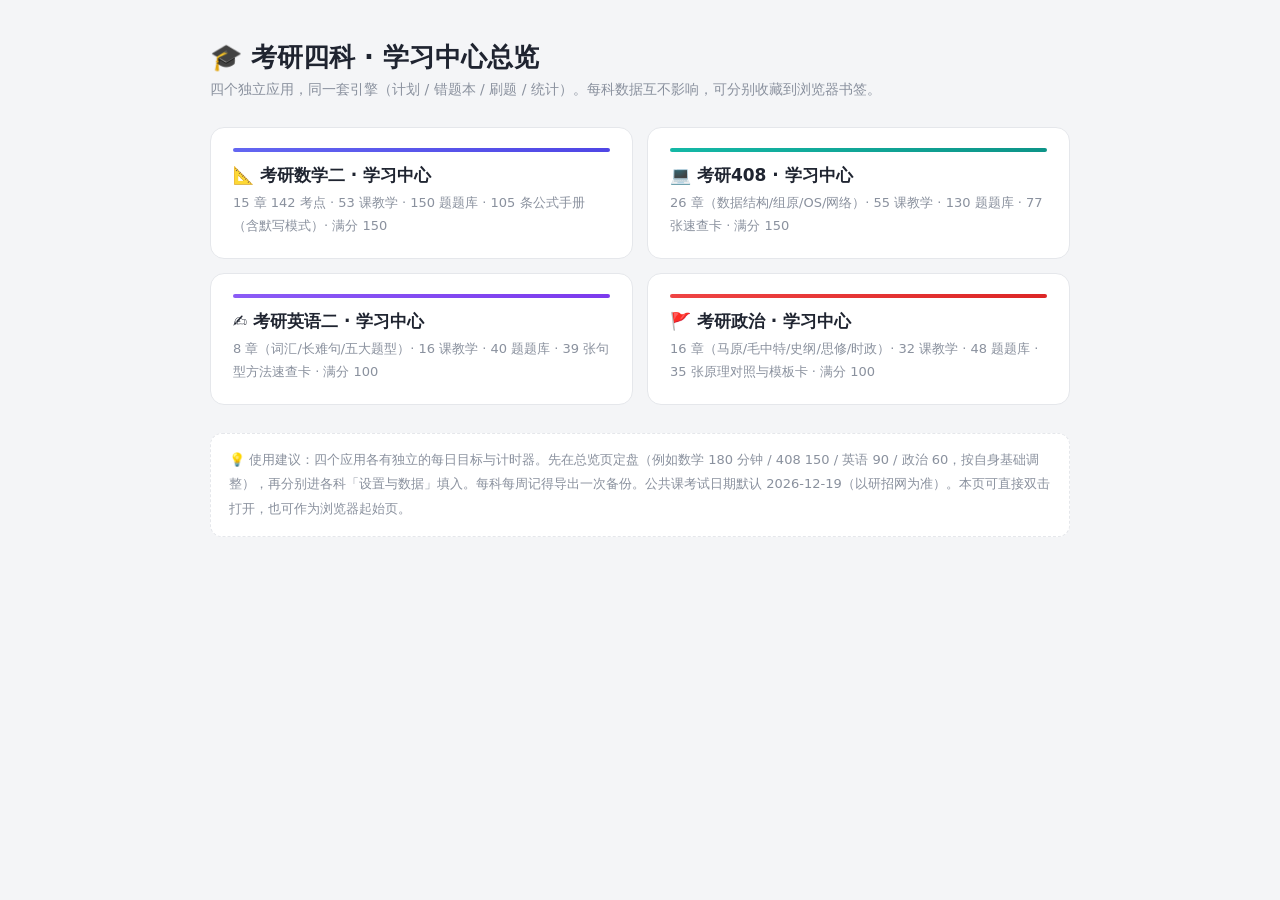
==== index.html @ eb276df2 "Pages 入口修正 + CI + README 截图 + 备份提醒 + 移动端适配" ====
<!DOCTYPE html>
<html lang="zh-CN">
<head>
<meta charset="UTF-8">
<meta name="viewport" content="width=device-width, initial-scale=1">
<title>考研四科 · 学习中心总览</title>
<style>
:root{--ink:#1f2430;--muted:#8a919e;--line:#e5e7eb;--bg:#f4f5f7}
*{box-sizing:border-box}
body{margin:0;font-family:"Segoe UI","Microsoft YaHei",system-ui,sans-serif;background:var(--bg);color:var(--ink)}
.wrap{max-width:900px;margin:0 auto;padding:40px 20px 60px}
h1{font-size:26px;margin:0 0 6px}
.sub{color:var(--muted);margin:0 0 28px;font-size:14px}
.grid{display:grid;grid-template-columns:repeat(auto-fit,minmax(280px,1fr));gap:14px}
.card{background:#fff;border:1px solid var(--line);border-radius:14px;padding:20px 22px;text-decoration:none;color:var(--ink);display:block;transition:box-shadow .2s,transform .2s}
.card:hover{transform:translateY(-2px);box-shadow:0 6px 18px rgba(15,23,42,.08)}
.card .t{font-weight:700;font-size:17px;margin-bottom:4px}
.card .d{color:var(--muted);font-size:13px;line-height:1.8}
.bar{height:4px;border-radius:4px;margin-bottom:12px}
.b-math{background:linear-gradient(90deg,#6366f1,#4f46e5)}
.b-408{background:linear-gradient(90deg,#14b8a6,#0d9488)}
.b-en{background:linear-gradient(90deg,#8b5cf6,#7c3aed)}
.b-pol{background:linear-gradient(90deg,#ef4444,#dc2626)}
.tip{margin-top:28px;background:#fff;border:1px dashed var(--line);border-radius:12px;padding:14px 18px;color:var(--muted);font-size:13px;line-height:1.9}
a{color:#4f46e5}
</style>
</head>
<body>
<div class="wrap">
  <h1>🎓 考研四科 · 学习中心总览</h1>
  <p class="sub">四个独立应用，同一套引擎（计划 / 错题本 / 刷题 / 统计）。每科数据互不影响，可分别收藏到浏览器书签。</p>
  <div class="grid">
    <a class="card" href="kaoyan-math2/index.html">
      <div class="bar b-math"></div>
      <div class="t">📐 考研数学二 · 学习中心</div>
      <div class="d">15 章 142 考点 · 53 课教学 · 150 题题库 · 105 条公式手册（含默写模式）· 满分 150</div>
    </a>
    <a class="card" href="kaoyan-408/index.html">
      <div class="bar b-408"></div>
      <div class="t">💻 考研408 · 学习中心</div>
      <div class="d">26 章（数据结构/组原/OS/网络）· 55 课教学 · 130 题题库 · 77 张速查卡 · 满分 150</div>
    </a>
    <a class="card" href="kaoyan-en2/index.html">
      <div class="bar b-en"></div>
      <div class="t">✍️ 考研英语二 · 学习中心</div>
      <div class="d">8 章（词汇/长难句/五大题型）· 16 课教学 · 40 题题库 · 39 张句型方法速查卡 · 满分 100</div>
    </a>
    <a class="card" href="kaoyan-politics/index.html">
      <div class="bar b-pol"></div>
      <div class="t">🚩 考研政治 · 学习中心</div>
      <div class="d">16 章（马原/毛中特/史纲/思修/时政）· 32 课教学 · 48 题题库 · 35 张原理对照与模板卡 · 满分 100</div>
    </a>
  </div>
  <div class="tip">
    💡 使用建议：四个应用各有独立的每日目标与计时器。先在总览页定盘（例如数学 180 分钟 / 408 150 / 英语 90 / 政治 60，按自身基础调整），再分别进各科「设置与数据」填入。每科每周记得导出一次备份。公共课考试日期默认 2026-12-19（以研招网为准）。本页可直接双击打开，也可作为浏览器起始页。
  </div>
</div>
</body>
</html>
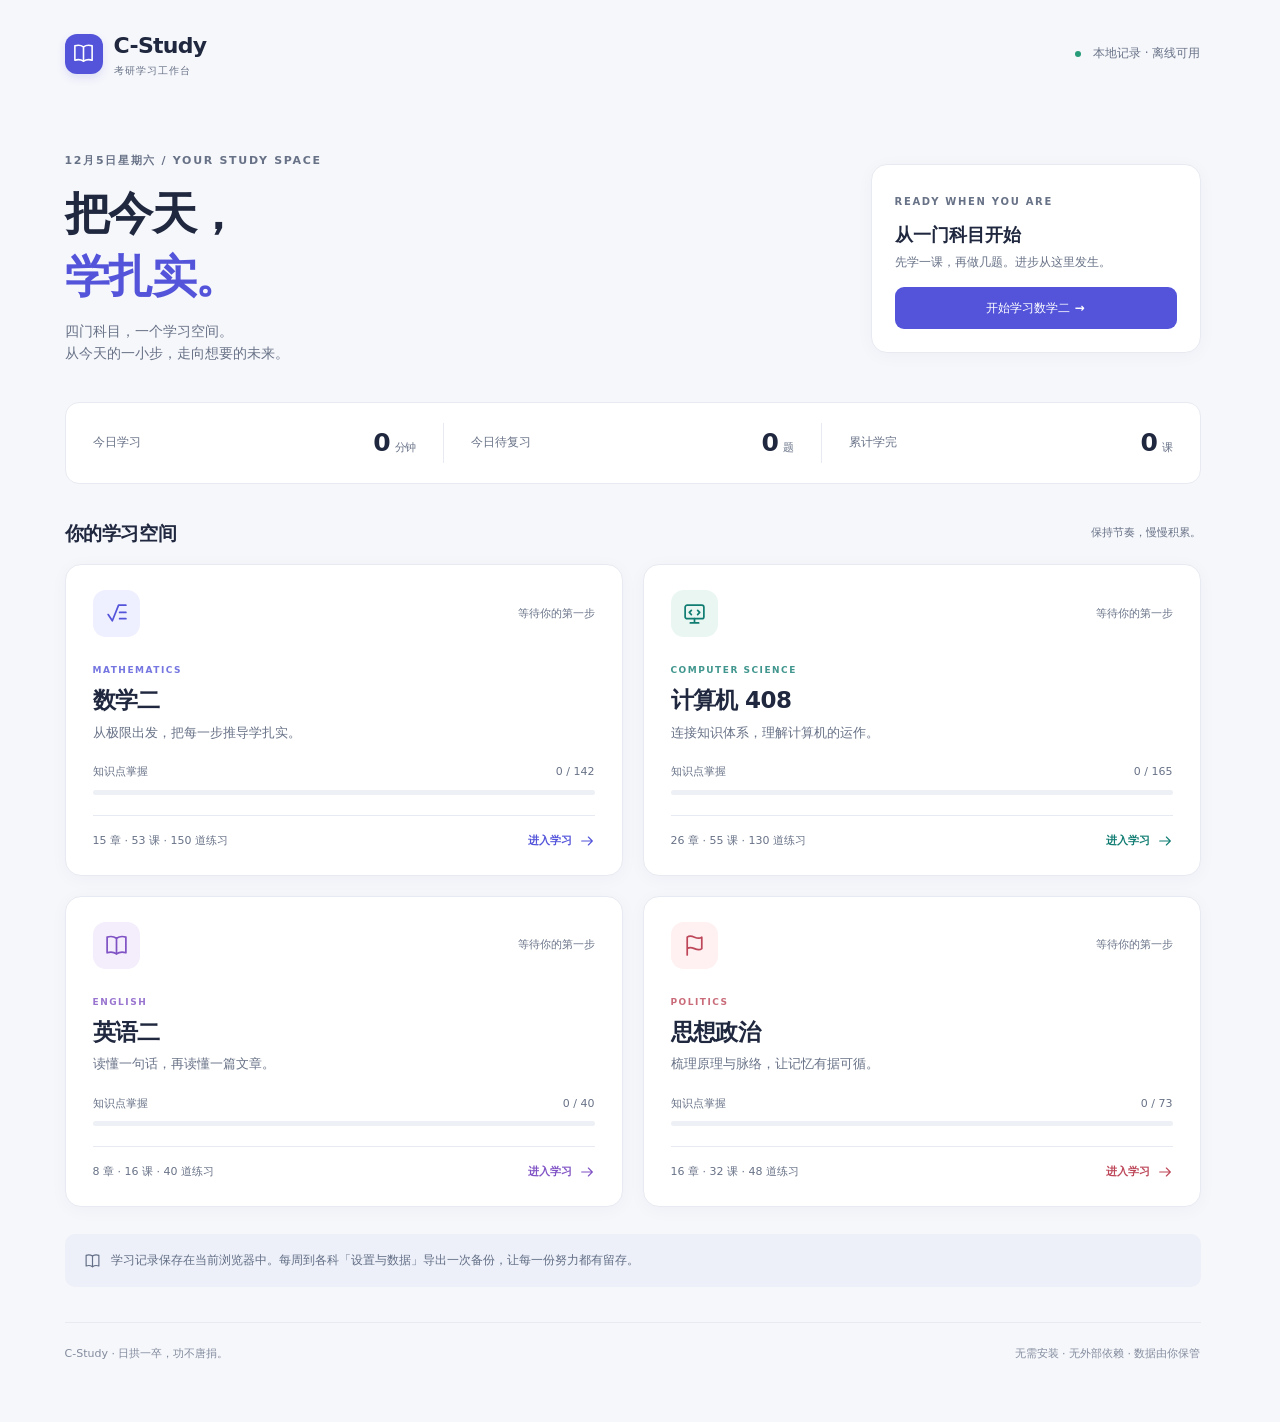
==== commit f1ac7647: "feat(ui): 优化四科学习工作台界面与交互体验" ====
--- a/index.html
+++ b/index.html
@@ -1,59 +1,50 @@
 <!DOCTYPE html>
 <html lang="zh-CN">
 <head>
-<meta charset="UTF-8">
-<meta name="viewport" content="width=device-width, initial-scale=1">
-<title>考研四科 · 学习中心总览</title>
-<style>
-:root{--ink:#1f2430;--muted:#8a919e;--line:#e5e7eb;--bg:#f4f5f7}
-*{box-sizing:border-box}
-body{margin:0;font-family:"Segoe UI","Microsoft YaHei",system-ui,sans-serif;background:var(--bg);color:var(--ink)}
-.wrap{max-width:900px;margin:0 auto;padding:40px 20px 60px}
-h1{font-size:26px;margin:0 0 6px}
-.sub{color:var(--muted);margin:0 0 28px;font-size:14px}
-.grid{display:grid;grid-template-columns:repeat(auto-fit,minmax(280px,1fr));gap:14px}
-.card{background:#fff;border:1px solid var(--line);border-radius:14px;padding:20px 22px;text-decoration:none;color:var(--ink);display:block;transition:box-shadow .2s,transform .2s}
-.card:hover{transform:translateY(-2px);box-shadow:0 6px 18px rgba(15,23,42,.08)}
-.card .t{font-weight:700;font-size:17px;margin-bottom:4px}
-.card .d{color:var(--muted);font-size:13px;line-height:1.8}
-.bar{height:4px;border-radius:4px;margin-bottom:12px}
-.b-math{background:linear-gradient(90deg,#6366f1,#4f46e5)}
-.b-408{background:linear-gradient(90deg,#14b8a6,#0d9488)}
-.b-en{background:linear-gradient(90deg,#8b5cf6,#7c3aed)}
-.b-pol{background:linear-gradient(90deg,#ef4444,#dc2626)}
-.tip{margin-top:28px;background:#fff;border:1px dashed var(--line);border-radius:12px;padding:14px 18px;color:var(--muted);font-size:13px;line-height:1.9}
-a{color:#4f46e5}
-</style>
+  <meta charset="UTF-8">
+  <meta name="viewport" content="width=device-width, initial-scale=1">
+  <meta name="theme-color" content="#f6f7fb">
+  <title>C-Study · 考研学习工作台</title>
+  <link rel="stylesheet" href="assets/study.css">
 </head>
-<body>
-<div class="wrap">
-  <h1>🎓 考研四科 · 学习中心总览</h1>
-  <p class="sub">四个独立应用，同一套引擎（计划 / 错题本 / 刷题 / 统计）。每科数据互不影响，可分别收藏到浏览器书签。</p>
-  <div class="grid">
-    <a class="card" href="kaoyan-math2/index.html">
-      <div class="bar b-math"></div>
-      <div class="t">📐 考研数学二 · 学习中心</div>
-      <div class="d">15 章 142 考点 · 53 课教学 · 150 题题库 · 105 条公式手册（含默写模式）· 满分 150</div>
-    </a>
-    <a class="card" href="kaoyan-408/index.html">
-      <div class="bar b-408"></div>
-      <div class="t">💻 考研408 · 学习中心</div>
-      <div class="d">26 章（数据结构/组原/OS/网络）· 55 课教学 · 130 题题库 · 77 张速查卡 · 满分 150</div>
-    </a>
-    <a class="card" href="kaoyan-en2/index.html">
-      <div class="bar b-en"></div>
-      <div class="t">✍️ 考研英语二 · 学习中心</div>
-      <div class="d">8 章（词汇/长难句/五大题型）· 16 课教学 · 40 题题库 · 39 张句型方法速查卡 · 满分 100</div>
-    </a>
-    <a class="card" href="kaoyan-politics/index.html">
-      <div class="bar b-pol"></div>
-      <div class="t">🚩 考研政治 · 学习中心</div>
-      <div class="d">16 章（马原/毛中特/史纲/思修/时政）· 32 课教学 · 48 题题库 · 35 张原理对照与模板卡 · 满分 100</div>
-    </a>
-  </div>
-  <div class="tip">
-    💡 使用建议：四个应用各有独立的每日目标与计时器。先在总览页定盘（例如数学 180 分钟 / 408 150 / 英语 90 / 政治 60，按自身基础调整），再分别进各科「设置与数据」填入。每科每周记得导出一次备份。公共课考试日期默认 2026-12-19（以研招网为准）。本页可直接双击打开，也可作为浏览器起始页。
-  </div>
-</div>
+<body class="portal-body">
+  <header class="portal-header">
+    <a class="app-logo" href="index.html"><span class="logo-mark" aria-hidden="true">C</span><span>C-Study<small>考研学习工作台</small></span></a>
+    <span class="offline-label"><span class="offline-dot"></span>本地记录 · 离线可用</span>
+  </header>
+  <main class="portal-main">
+    <section class="portal-intro" aria-labelledby="portalTitle">
+      <div>
+        <p class="eyebrow" id="portalDate">YOUR PERSONAL STUDY SPACE</p>
+        <h1 id="portalTitle">把今天，<br><span>学扎实。</span></h1>
+        <p>四门科目，一个学习空间。<br>从今天的一小步，走向想要的未来。</p>
+      </div>
+      <div class="portal-resume" id="portalResume">
+        <span class="eyebrow">READY WHEN YOU ARE</span>
+        <h3>从一门科目开始</h3>
+        <p>先学一课，再做几题。进步从这里发生。</p>
+        <a class="btn" href="kaoyan-math2/index.html#resume">开始学习数学二 →</a>
+      </div>
+    </section>
+    <section class="portal-summary" aria-label="本浏览器四科学习汇总">
+      <div><label>今日学习</label><strong><span id="totalMinutes">—</span><small>分钟</small></strong></div>
+      <div><label>今日待复习</label><strong><span id="totalDue">—</span><small>题</small></strong></div>
+      <div><label>累计学完</label><strong><span id="totalLessons">—</span><small>课</small></strong></div>
+    </section>
+    <section aria-labelledby="subjectsTitle">
+      <div class="portal-section-title"><h2 id="subjectsTitle">你的学习空间</h2><span>保持节奏，慢慢积累。</span></div>
+      <div class="subject-grid" id="subjectGrid">
+        <a class="subject-card" data-subject="math2" href="kaoyan-math2/index.html"><h3>数学二</h3><p class="subject-description">高等数学 · 线性代数</p><span class="muted">15 章 · 53 课 · 150 道练习 →</span></a>
+        <a class="subject-card" data-subject="408" href="kaoyan-408/index.html"><h3>计算机 408</h3><p class="subject-description">数据结构 · 组成原理 · 操作系统 · 计算机网络</p><span class="muted">26 章 · 55 课 · 130 道练习 →</span></a>
+        <a class="subject-card" data-subject="en2" href="kaoyan-en2/index.html"><h3>英语二</h3><p class="subject-description">词汇语法 · 阅读理解 · 翻译写作</p><span class="muted">8 章 · 16 课 · 40 道练习 →</span></a>
+        <a class="subject-card" data-subject="politics" href="kaoyan-politics/index.html"><h3>思想政治</h3><p class="subject-description">理解原理 · 梳理脉络 · 巩固记忆</p><span class="muted">16 章 · 32 课 · 48 道练习 →</span></a>
+      </div>
+    </section>
+    <div class="portal-note" id="portalNote"><span>学习记录保存在当前浏览器中。每周到各科「设置与数据」导出一次备份，让每一份努力都有留存。</span></div>
+    <noscript><p class="storage-warning">浏览器已关闭 JavaScript。请启用 JavaScript 后使用课程、刷题和学习记录功能。</p></noscript>
+    <footer class="portal-footer"><span>C-Study · 日拱一卒，功不唐捐。</span><span>无需安装 · 无外部依赖 · 数据由你保管</span></footer>
+  </main>
+  <script src="assets/common.js"></script>
+  <script src="assets/portal.js"></script>
 </body>
 </html>
--- a/assets/study.css
+++ b/assets/study.css
@@ -0,0 +1,334 @@
+/* Shared workspace and portal design. All assets are local and build-free. */
+:root{--bg:#f6f7fb;--card:#fff;--ink:#20283f;--muted:#687287;--line:#e7eaf1;--acc:#5354da;--accent-soft:#eeefff;--ok:#16845c;--warn:#b96b13;--hot:#c63c50;--radius:16px;--sidebar:232px;--shadow:0 3px 18px rgba(33,40,71,.035)}
+[data-subject="408"]{--acc:#117d72;--accent-soft:#e9f6f2}
+[data-subject="en2"]{--acc:#8053c5;--accent-soft:#f3edfc}
+[data-subject="politics"]{--acc:#bd4759;--accent-soft:#fff0f1}
+*{box-sizing:border-box}
+[hidden]{display:none!important}
+html{scroll-padding-top:100px;scrollbar-gutter:stable}
+body{margin:0;background:var(--bg);color:var(--ink);font-family:"Segoe UI","Microsoft YaHei","PingFang SC",system-ui,sans-serif;font-size:15px;line-height:1.6;-webkit-font-smoothing:antialiased}
+button,input,select,textarea{font:inherit}
+button,a,input,select,textarea,summary{-webkit-tap-highlight-color:transparent}
+button,summary{touch-action:manipulation}
+button{cursor:pointer}
+a{color:var(--acc);text-decoration:none}
+a:hover{text-decoration:underline}
+button:focus-visible,a:focus-visible,input:focus-visible,textarea:focus-visible,select:focus-visible,summary:focus-visible,[tabindex]:focus-visible{outline:3px solid var(--acc);outline-offset:4px}
+button:disabled{opacity:.45;cursor:not-allowed;filter:none!important;transform:none!important}
+h1,h2,h3,h4,p{overflow-wrap:anywhere}
+h1{font-size:30px;line-height:1.3;letter-spacing:-.8px;margin:5px 0 8px;font-weight:750}
+h2{font-size:23px;line-height:1.5;margin:12px 0}
+h3{font-size:16px;margin:0 0 16px;font-weight:650;line-height:1.5}
+h4{font-size:15px}
+.ui-icon{width:20px;height:20px;flex-shrink:0;display:inline-block;vertical-align:middle}
+.muted{color:var(--muted);font-size:13px;line-height:1.8}
+.eyebrow{font-size:11px;font-weight:650;letter-spacing:1.7px;text-transform:uppercase;color:var(--muted);margin:0}
+.sidebar{position:fixed;inset:0 auto 0 0;width:var(--sidebar);background:#fff;border-right:1px solid var(--line);padding:25px 18px 18px;display:flex;flex-direction:column;z-index:15;overflow-y:auto;scrollbar-width:thin}
+.app-logo{display:flex;align-items:center;gap:11px;color:var(--ink);font-weight:750;font-size:22px;letter-spacing:-.7px;padding:0 8px;text-decoration:none!important}
+.app-logo small{display:block;color:var(--muted);font-size:10px;letter-spacing:1.5px;font-weight:400;margin-top:0}
+.logo-mark{width:38px;height:40px;border-radius:12px;background:var(--acc);color:#fff;display:grid;place-items:center;box-shadow:0 4px 9px color-mix(in srgb,var(--acc) 15%,transparent)}
+.logo-mark .ui-icon{width:23px;height:23px}
+.subject-picker{margin:30px 6px 24px}
+.subject-picker label{font-size:11px;margin-bottom:8px}
+.subject-picker select{background:#f7f8fb;border:1px solid var(--line);padding:10px;font-size:14px;font-weight:600}
+.nav-caption{font-size:10px;letter-spacing:2px;color:#8a92a3;padding-left:14px;margin:0 0 10px}
+nav#tabs{display:flex;flex-direction:column;gap:5px}
+nav#tabs button{display:flex;align-items:center;gap:13px;text-align:left;border:0;border-radius:10px;background:transparent;color:var(--muted);padding:12px 15px;font-size:14px;transition:background .15s,color .15s}
+nav#tabs button:hover{background:var(--bg);color:var(--ink)}
+nav#tabs button.active{background:var(--accent-soft);color:var(--acc);font-weight:650}
+nav#tabs button[data-tab="kp"]{margin-top:15px}
+.sidebar-footer{margin-top:auto;padding:22px 12px 0;color:var(--muted);font-size:11px}
+.sidebar-footer a{display:flex;align-items:center;gap:8px;margin-top:13px;color:var(--muted)}
+.sidebar-footer .ui-icon{width:15px;height:15px}
+.offline-dot{display:inline-block;width:6px;height:6px;border-radius:50%;background:#289b78;margin-right:5px}
+header{position:sticky;top:0;z-index:10;min-height:76px;margin-left:var(--sidebar);padding:15px 36px;background:rgba(255,255,255,.94);border-bottom:1px solid var(--line);display:flex;align-items:center;justify-content:space-between;gap:12px;backdrop-filter:blur(12px)}
+.brand{display:flex;align-items:center;gap:10px;font-size:15px;font-weight:650}
+.brand small{font-size:11px;font-weight:400;color:var(--muted);margin-left:12px}
+.subject-symbol{color:var(--acc);display:grid;place-items:center;width:32px;height:32px;background:var(--accent-soft);border-radius:10px}
+.countdown{color:var(--muted);font-size:12px}
+.countdown b{color:var(--ink);font-size:21px;margin:0 5px;font-variant-numeric:tabular-nums}
+.mobile-home,.mobile-nav,.more-menu{display:none}
+main{margin:0 auto 0 calc(var(--sidebar) + max(0px,(100vw - var(--sidebar) - 1290px)/2));max-width:1290px;padding:32px 36px 110px;min-width:0}
+.page-heading{display:flex;align-items:center;justify-content:space-between;gap:16px;margin-bottom:27px}
+.page-heading h1:focus{outline:none}
+.page-heading p:not(.eyebrow){font-size:13px;color:var(--muted);margin:0}
+.workspace-badge{display:flex;align-items:center;gap:7px;color:#8991a2;font-size:11px;white-space:nowrap}
+.workspace-badge .ui-icon{width:15px}
+.tab{display:none;min-width:0}
+.tab.active{display:block;animation:enter .18s ease-out}
+@keyframes enter{from{opacity:.5;transform:translateY(3px)}to{opacity:1;transform:translateY(0)}}
+.card{background:var(--card);border:1px solid var(--line);border-radius:var(--radius);padding:23px;margin-bottom:18px;box-shadow:var(--shadow);min-width:0}
+.study-hero{background:linear-gradient(115deg,var(--accent-soft),#f8f9ff);border:1px solid color-mix(in srgb,var(--acc) 13%,var(--line));border-radius:20px;padding:29px 32px;display:flex;justify-content:space-between;align-items:center;gap:24px;margin-bottom:22px;overflow:hidden;position:relative}
+.hero-copy{position:relative;z-index:1;min-width:0}
+.hero-label{font-size:11px;color:var(--acc);letter-spacing:1px;display:flex;align-items:center;gap:8px}
+.hero-label .ui-icon{width:15px;height:15px}
+.hero-copy h2{font-size:25px;margin:10px 0 5px;letter-spacing:-.5px}
+.hero-copy p{font-size:12px;color:var(--muted);margin:0}
+.hero-actions{display:flex;flex-wrap:wrap;gap:10px;margin-top:23px}
+.hero-art{position:relative;flex:0 0 180px;height:150px;display:grid;place-items:center;color:var(--acc)}
+.hero-art>span{background:#fff9;box-shadow:0 6px 25px #4c4c7c09;width:80px;height:80px;border-radius:22px;display:grid;place-items:center;transform:rotate(-9deg);border:1px solid #fff}
+.hero-art>span .ui-icon{width:40px;height:40px}
+.hero-art small{position:absolute;font-size:8px;line-height:1.5;letter-spacing:2px;right:0;bottom:0;opacity:.6}
+.orbit{position:absolute;width:165px;height:105px;border:1px solid color-mix(in srgb,var(--acc) 15%,transparent);border-radius:50%;transform:rotate(-30deg)}
+.orbit-two{transform:rotate(45deg)}
+.btn{display:inline-flex;justify-content:center;align-items:center;gap:8px;border:1px solid transparent;background:var(--acc);color:#fff;border-radius:9px;padding:10px 17px;min-height:42px;font-size:13px;font-weight:550;line-height:1.5;transition:filter .15s,box-shadow .15s;max-width:100%;text-decoration:none!important}
+.btn .ui-icon{width:16px;height:16px}
+.text-button{border:0;padding:0;background:none;color:var(--acc);font-size:inherit;text-decoration:underline;text-underline-offset:3px}
+.btn:hover:not(:disabled){filter:brightness(.94);box-shadow:0 3px 9px #1f254015}
+.btn.ghost{background:#fff;color:var(--acc);border-color:color-mix(in srgb,var(--acc) 25%,var(--line))}
+.btn.ok{background:var(--ok)}
+.btn.warn{background:var(--warn)}
+.btn.danger{background:#fff1f2;color:#b02f45;border-color:#f9d9e0}
+.btn.sm{font-size:12px;padding:6px 11px;min-height:34px;border-radius:7px}
+.row{display:flex;gap:10px;flex-wrap:wrap;align-items:center}
+form .row{align-items:flex-start}
+.stat-grid{display:grid;grid-template-columns:repeat(5,minmax(0,1fr));gap:13px;margin-bottom:23px}
+.stat-grid .card{margin:0;padding:17px 18px;border-radius:13px;box-shadow:none}
+.stat>div:first-child{display:flex;align-items:center;gap:6px}
+.stat .icon{display:none}
+.stat .muted{font-size:11px}
+.stat .big{font-size:27px;font-weight:700;letter-spacing:-1px;line-height:1.4;margin:7px 0}
+.unit{font-size:11px;color:var(--muted);font-weight:400;letter-spacing:0;margin-left:4px}
+.stat .phase-chip{font-size:10px;padding:0 6px;margin:0}
+.stat .pbar{height:4px;margin:7px 0 2px}
+#statsCards{grid-template-columns:repeat(4,minmax(0,1fr))}
+.dash-grid{display:grid;grid-template-columns:minmax(0,1.6fr) minmax(270px,1fr);gap:20px;align-items:start}
+.dash-grid>.card{margin:0}
+.plan-card{grid-column:1;grid-row:1}
+.review-card{grid-column:1;grid-row:2}
+.timer-card{grid-column:2;grid-row:1 / span 2}
+.mastery-card{grid-column:1 / -1}
+.pbar{height:6px;background:#edf0f5;border-radius:99px;overflow:hidden}
+.pfill{height:100%;background:var(--acc);border-radius:99px;transition:width .2s}
+.phase-chip{display:inline-block;background:var(--accent-soft);color:var(--acc);padding:3px 10px;border-radius:6px;font-size:11px;font-weight:600;margin-bottom:12px}
+.plan-item{padding:4px 0 16px;margin-bottom:6px;border-bottom:1px solid var(--line)}
+.plan-item>b{font-size:16px;display:block;margin-bottom:7px}
+.plan-item .pbar{margin-top:13px}
+.plan-item .muted{font-size:12px}
+.timer-display{font-size:49px;font-weight:650;text-align:center;font-variant-numeric:tabular-nums;letter-spacing:-2px;line-height:1.3;margin:24px 0}
+.timer-card>.row{justify-content:center}
+.quick-entry{margin-top:25px;border-top:1px solid var(--line);padding-top:14px}
+.quick-entry summary{font-size:11px;color:var(--muted);cursor:pointer}
+.quick-entry .row{margin-top:13px;gap:8px}
+.quick-entry input,.quick-entry select{max-width:100%!important;flex:1 1 100px;font-size:12px}
+.tag{display:inline-block;font-size:11px;line-height:1.8;padding:2px 8px;border-radius:5px;background:#f1f3f7;color:#616d82;white-space:normal;overflow-wrap:anywhere}
+.tag.warn{background:#fff4df;color:#966117}
+.tag.hot,.tag.hot2{background:#fff0f2;color:#b3334b;font-weight:600}
+.tag.ok2{background:#eaf7f0;color:#21794e}
+.rq{padding:13px 0;border-bottom:1px solid var(--line);display:flex;align-items:center;gap:10px;flex-wrap:wrap}
+.rq:last-child{border-bottom:0}
+.rq-main{flex:1;min-width:100px;overflow-wrap:anywhere}
+.rq-main>b{font-size:13px}
+.rq-main .muted{font-size:11px}
+.rq-btns{display:flex;gap:6px;flex-wrap:wrap}
+.rq>.tag{max-width:100px;font-size:10px}
+.section-banner{display:flex;align-items:center;justify-content:space-between;gap:20px;background:var(--accent-soft);padding:22px 25px;border-radius:var(--radius);margin-bottom:20px}
+.section-banner h3{margin:0 0 4px;font-size:17px}
+.section-banner p{font-size:12px;color:var(--muted);margin:0}
+.section-banner .btn{flex-shrink:0}
+details.chapter{background:#fff;border:1px solid var(--line);border-radius:13px;padding:0 20px;margin-bottom:13px;min-width:0}
+details.chapter>summary{display:flex;align-items:center;gap:12px;flex-wrap:wrap;padding:18px 0;cursor:pointer;list-style:none}
+summary::-webkit-details-marker{display:none}
+details.chapter>summary::after,details.lesson>summary::after{content:'+';color:var(--muted);margin-left:auto;font-size:17px}
+details.chapter[open]>summary::after,details.lesson[open]>summary::after{content:'−'}
+.ch-name{font-weight:650;font-size:14px}
+.ch-meta{font-size:11px;color:var(--muted)}
+.ch-bar{flex:1 1 100px;max-width:130px;margin-left:auto}
+.kp-grid{display:flex;flex-wrap:wrap;gap:9px;padding:4px 0 20px}
+.kp-chip{display:inline-flex;align-items:center;gap:7px;background:#fff;color:var(--ink);border:1px solid var(--line);border-radius:7px;padding:7px 11px;font-size:12px;text-align:left;white-space:normal}
+button.kp-chip:hover{border-color:var(--acc)}
+.kp-chip .dot{width:6px;height:6px;border-radius:50%;background:#b7c0d0;flex-shrink:0}
+.kp-chip.st1{background:#edf4ff;border-color:#c9dbfa}.kp-chip.st1 .dot{background:#5286da}
+.kp-chip.st2{background:#fff8e9;border-color:#eed69b}.kp-chip.st2 .dot{background:#c28b29}
+.kp-chip.st3{background:#eff9f1;border-color:#bfdfc8}.kp-chip.st3 .dot{background:#369960}
+label{display:block;font-size:12px;color:var(--muted);margin-bottom:6px}
+input,select,textarea{width:100%;min-width:0;min-height:42px;padding:9px 11px;border:1px solid #dfe3ed;border-radius:8px;background:#fff;color:var(--ink);font-size:14px;line-height:1.5}
+input:focus,select:focus,textarea:focus{border-color:var(--acc)}
+input[type="checkbox"]{min-height:0;accent-color:var(--acc)}
+input[type="file"]{font-size:12px}
+textarea{resize:vertical}
+.fld{flex:1;min-width:145px}
+.toolbar{display:flex;align-items:center;flex-wrap:wrap;gap:10px}
+.toolbar select,.toolbar input{width:auto;flex:1 1 140px;max-width:100%}
+.toolbar>span{font-size:12px}
+.toolbar.card{padding:15px 18px!important}
+.chk{display:inline-flex;align-items:center;gap:5px;font-size:12px;margin:0;cursor:pointer}
+.chk input{width:auto}
+.lesson-search input{border:0;background:transparent;flex:1 1 180px}
+details.lesson{border:1px solid var(--line);border-radius:11px;margin:0 0 11px;background:#fff;scroll-margin-top:95px;min-width:0}
+details.lesson>summary{display:flex;align-items:center;gap:10px;flex-wrap:wrap;padding:15px 16px;cursor:pointer;list-style:none}
+.ls-title{font-size:14px;font-weight:600}
+.lesson>summary>.muted{font-size:11px}
+details.lesson.done{border-color:#cde6d5;background:#fbfefb}
+.ls-body{font-size:16px;line-height:2;padding:0 23px 24px;max-width:850px;margin:auto;overflow-wrap:anywhere;overflow-x:auto}
+.ls-body h4,.nb h4{font-size:15px;color:var(--ink);margin:23px 0 7px}
+.ls-body ul{padding-left:22px;margin:8px 0}
+.ls-body li{margin:8px 0}
+.ls-goal{background:var(--accent-soft);border-radius:9px;padding:12px 16px;margin:8px 0 20px;font-size:14px}
+details.ex{border:1px solid var(--line);border-radius:9px;padding:12px 15px;margin:12px 0;background:#fafbfe}
+details.ex summary{cursor:pointer;list-style:none;font-size:15px}
+details.ex summary::before{content:'＋ ';color:var(--acc)}
+details.ex[open] summary::before{content:'− '}
+.ex-sol{border-top:1px solid var(--line);margin-top:12px;padding-top:12px;color:#34435b;overflow-x:auto}
+.back-to-lesson{margin-bottom:14px}
+.q-card{max-width:900px;margin:0 auto;scroll-margin-top:100px}
+.q-card .q-text{font-size:18px;line-height:2;margin:26px 0;overflow-x:auto}
+.q-card>.m-head{padding-bottom:15px;border-bottom:1px solid var(--line)}
+.q-card>.row:last-child{position:sticky;bottom:14px;border-top:1px solid var(--line);background:#fffffff2;backdrop-filter:blur(12px);padding:14px 0 0;z-index:2}
+.practice-progress{margin:18px 0 6px}
+.opts{display:grid;gap:11px;margin:17px 0}
+.opt{display:flex;align-items:flex-start;gap:12px;padding:14px 16px;border:1px solid var(--line);border-radius:10px;background:#fff;text-align:left;font-size:15px;line-height:1.9;width:100%;color:var(--ink);overflow-wrap:anywhere}
+.opt>span:last-child{min-width:0;overflow-x:auto}
+.opt:hover:not(:disabled):not(.review-option){border-color:var(--acc);background:var(--accent-soft)}
+.opt .letter{font-weight:650;color:var(--muted);flex-shrink:0}
+.opt.right{border-color:#8fceb0;background:#f0faf4}
+.opt.right .letter{color:var(--ok)}
+.opt.wrongpick{border-color:#e7acb7;background:#fff3f4}
+.opt.wrongpick .letter{color:var(--hot)}
+.opt:disabled{opacity:1;cursor:default}
+.opt.dim{opacity:.6}
+.q-sol{background:#f8fafc;border:1px solid var(--line);border-radius:11px;padding:18px 20px;margin-top:23px;font-size:15px;line-height:1.95;overflow-wrap:anywhere;overflow-x:auto}
+.q-sol b{color:var(--ok)}
+.answer-result{font-size:13px;font-weight:600;margin-top:14px;color:var(--acc)}
+.mistake-card{border:1px solid var(--line);background:#fff;border-radius:13px;padding:20px;margin-bottom:13px}
+.mistake-card.ok{background:#fcfefb}
+.m-head{display:flex;gap:7px;align-items:center;flex-wrap:wrap}
+.m-src{font-size:15px;font-weight:650;margin-top:13px}
+.m-desc{font-size:14px;color:#56647b;margin:8px 0 14px;overflow-wrap:anywhere}
+.m-actions{display:flex;gap:8px;flex-wrap:wrap}
+.m-actions .danger{margin-left:auto}
+.empty-state{text-align:center;color:var(--muted);padding:35px 20px}
+details.notebox{background:#f8f9fd;border:1px solid var(--line);border-radius:9px;padding:0 14px;margin:12px 0}
+details.notebox summary{padding:11px 0;font-weight:550;color:var(--acc);cursor:pointer;font-size:13px}
+.nb{padding:0 5px 15px;font-size:15px;line-height:2;overflow-x:auto}
+.nb ul{padding-left:20px}
+#formulaBox{padding:0 20px}
+#formulaBox>summary{padding:18px 0;font-size:14px;font-weight:600;cursor:pointer}
+.fgrid{display:grid;grid-template-columns:repeat(auto-fill,minmax(min(100%,290px),1fr));gap:12px;margin:16px 0 20px}
+.fcard{min-width:0;border:1px solid var(--line);border-radius:10px;padding:15px;background:#fff}
+.f-top{display:flex;align-items:center;gap:8px}
+.f-name{font-size:13px;font-weight:600;flex:1}
+.fstar{border:0;background:none;color:#8993a6;min-width:36px;min-height:36px;font-size:21px}
+.fstar.on{color:#b88418}
+.f-body{margin-top:12px;font-size:16px;line-height:2;padding:12px;background:#f8f9fc;border-radius:7px;overflow-x:auto}
+.f-body.covered{cursor:pointer;background:var(--accent-soft);color:var(--acc);font-size:13px;text-align:center}
+.f-tip{font-size:12px;margin-top:9px}
+.mfr{display:inline-flex;flex-direction:column;align-items:center;vertical-align:middle;margin:0 2px;line-height:1.2}
+.mfr-n{padding:0 3px;border-bottom:1.2px solid currentColor;font-size:.9em}.mfr-d{padding:0 3px;font-size:.9em}
+.mmat{display:inline-flex;align-items:stretch;vertical-align:middle;margin:0 3px;max-width:none}
+.mrows{display:inline-flex;flex-direction:column;gap:3px;padding:4px 6px}.mrow{display:flex;justify-content:space-around;gap:14px}
+.mbr{width:5px;align-self:stretch}.mbr.l{border:1.5px solid currentColor;border-right:none;border-radius:5px 0 0 5px}.mbr.r{border:1.5px solid currentColor;border-left:none;border-radius:0 5px 5px 0}.mbar{width:1.5px;align-self:stretch;background:currentColor}
+.two-col{display:grid;grid-template-columns:1fr 1fr;gap:20px}
+.hbar-row{display:flex;align-items:center;gap:12px;margin:13px 0;font-size:12px}
+.hbar-name{width:145px;flex-shrink:0;white-space:nowrap;overflow:hidden;text-overflow:ellipsis}
+.hbar-track{flex:1;height:6px;background:#edf0f6;border-radius:99px;overflow:hidden}.hbar-fill{height:100%;background:var(--acc)}.hbar-fill.warn{background:var(--warn)}
+.bars{display:flex;align-items:flex-end;gap:4px;height:140px}.bcol{flex:1;display:flex;align-items:flex-end;height:100%}.bfill{width:100%;min-height:3px;background:#e6e9f2;border-radius:4px 4px 0 0}.bfill.on{background:var(--acc)}
+.log-row{display:flex;flex-wrap:wrap;align-items:center;gap:14px;padding:13px 0;border-bottom:1px solid var(--line);font-size:13px}.log-row .btn{margin-left:auto}
+.chart{width:100%;height:auto}.chart .grid{stroke:var(--line);stroke-width:1}.chart .ax{font-size:11px;fill:var(--muted)}.chart .line{fill:none;stroke:var(--acc);stroke-width:2}.chart .dotc{fill:var(--acc)}.chart .target{stroke:var(--hot);stroke-width:1;stroke-dasharray:5 4}
+#paperTable{overflow-x:auto}
+table{width:100%;border-collapse:collapse}th,td{padding:13px 10px;text-align:left;border-bottom:1px solid var(--line);font-size:13px}th{color:var(--muted);font-weight:550;white-space:nowrap}
+.backup-tip,.storage-warning{background:#fff8e9;border:1px solid #f0ddb1;border-radius:10px;padding:12px 16px;margin-bottom:18px;color:#886023;font-size:12px;line-height:1.8}
+.backup-tip{display:flex;align-items:center;justify-content:space-between;gap:8px;flex-wrap:wrap;font-size:11px;padding:10px 14px}
+.storage-warning{background:#fff1f2;border-color:#eab8c3;color:#a32e46}
+.danger-zone{border-color:#f0dce1;box-shadow:none}
+.danger-zone>summary{font-size:13px;font-weight:600;color:#a43d50;cursor:pointer}
+.danger-zone .muted{margin:15px 0}
+hr.sep{border:0;border-top:1px solid var(--line);margin:20px 0}
+.timer-dock{position:fixed;bottom:22px;left:calc(var(--sidebar) + (100% - var(--sidebar))/2);transform:translateX(-50%);background:#fff;border:1px solid var(--line);border-radius:12px;box-shadow:0 7px 35px #22283f19;padding:12px 16px;display:flex;align-items:center;gap:13px;z-index:12;max-width:calc(100% - var(--sidebar) - 45px)}
+.timer-dock>span:nth-child(2){font-size:12px;max-width:165px;white-space:nowrap;text-overflow:ellipsis;overflow:hidden}
+.timer-dock strong{font-size:17px;font-variant-numeric:tabular-nums}
+.timer-dot{width:7px;height:7px;border-radius:50%;background:var(--ok);flex-shrink:0}.paused .timer-dot{background:var(--warn)}
+.modal{position:fixed;inset:0;background:#16203970;backdrop-filter:blur(4px);padding:24px;display:flex;align-items:center;justify-content:center;z-index:50}
+.modal.hidden{display:none}
+.modal-open{overflow:hidden}
+.modal-box{position:relative;background:#fff;border-radius:19px;padding:32px;max-width:720px;width:100%;max-height:88dvh;overflow:auto;box-shadow:0 20px 80px #10182f30;overscroll-behavior:contain}
+.modal-box:focus{outline:none}
+.modal-box>h2,.modal-box>h3{padding-right:30px}
+.modal-close{position:sticky;top:0;float:right;display:grid;place-items:center;width:32px;height:32px;border:1px solid var(--line);border-radius:50%;background:#fff;color:var(--muted);margin:-12px -12px 0 8px;z-index:2}
+.review-progress{display:flex;justify-content:space-between;padding-right:35px;font-size:12px;margin-bottom:13px}
+.review-question{white-space:pre-wrap;line-height:2;font-size:17px;margin:25px 0;overflow-x:auto}
+.review-option{cursor:default}
+.review-answer{white-space:pre-wrap;margin-top:8px}
+.review-actions{justify-content:flex-end;margin-top:24px}
+.review-complete{text-align:center;padding:30px 0}
+.review-complete>.ui-icon{width:55px;height:55px;padding:13px;background:#eaf8ef;color:var(--ok);border-radius:50%;margin-bottom:20px}
+.review-complete .btn{margin-top:16px}
+.toast{position:fixed;bottom:25px;left:50%;transform:translateX(-50%);max-width:min(90vw,550px);width:max-content;background:#26314b;color:#fff;padding:12px 20px;border-radius:10px;font-size:13px;z-index:80;box-shadow:0 4px 20px #151c3620;animation:toast-in .15s ease-out;pointer-events:none}
+@keyframes toast-in{from{opacity:0}to{opacity:1}}
+/* The portal uses the same visual language without the workspace sidebar. */
+.portal-body{--acc:#5354da}
+.portal-header{position:static;max-width:1200px;min-height:100px;margin:auto;padding:28px 32px;background:none;border:0;backdrop-filter:none}
+.portal-header .app-logo{padding:0}
+.portal-header .app-logo small{letter-spacing:1px}
+.portal-header .offline-label{display:flex;align-items:center;gap:7px;color:var(--muted);font-size:12px}
+.portal-main{max-width:1200px;margin:0 auto;padding:30px 32px 60px}
+.portal-intro{display:flex;justify-content:space-between;gap:30px;align-items:center;margin:15px 0 37px}
+.portal-intro h1{font-size:45px;line-height:1.4;letter-spacing:-1.5px;margin:12px 0}
+.portal-intro h1 span{color:var(--acc)}
+.portal-intro>div>p:last-child{font-size:14px;color:var(--muted);margin:0}
+.portal-resume{max-width:330px;background:#fff;border:1px solid var(--line);border-radius:16px;padding:23px;flex:1;box-shadow:var(--shadow)}
+.portal-resume .eyebrow{font-size:10px}
+.portal-resume h3{font-size:18px;margin:9px 0 5px}
+.portal-resume p{font-size:12px;color:var(--muted);margin:0 0 15px}
+.portal-resume .btn{width:100%;font-size:12px}
+.portal-summary{display:grid;grid-template-columns:repeat(3,1fr);background:#fff;border:1px solid var(--line);border-radius:14px;padding:20px 0;margin-bottom:35px}
+.portal-summary>div{padding:0 27px;border-right:1px solid var(--line);display:flex;align-items:center;justify-content:space-between;gap:12px}
+.portal-summary>div:last-child{border:0}
+.portal-summary label{margin:0;font-size:12px}
+.portal-summary strong{font-size:25px;letter-spacing:-.7px;font-weight:650;white-space:nowrap}
+.portal-summary small{font-size:11px;color:var(--muted);font-weight:400;margin-left:5px}
+.portal-section-title{display:flex;justify-content:space-between;align-items:center;margin:0 0 17px}
+.portal-section-title h2{font-size:19px;letter-spacing:-.4px;margin:0}
+.portal-section-title span{font-size:11px;color:var(--muted)}
+.subject-grid{display:grid;grid-template-columns:repeat(2,minmax(0,1fr));gap:20px}
+.subject-card{padding:25px 27px;background:#fff;border:1px solid var(--line);border-radius:16px;display:block;color:var(--ink);box-shadow:var(--shadow);transition:transform .18s,border-color .18s;text-decoration:none!important;min-width:0}
+.subject-card:hover{transform:translateY(-3px);border-color:color-mix(in srgb,var(--acc) 40%,var(--line))}
+.subject-card-top{display:flex;align-items:center;justify-content:space-between;margin-bottom:19px}
+.subject-icon{width:47px;height:47px;border-radius:13px;background:var(--accent-soft);color:var(--acc);display:grid;place-items:center}
+.subject-icon .ui-icon{width:25px;height:25px}
+.subject-status{color:var(--muted);font-size:11px}
+.subject-card .eyebrow{font-size:9px;letter-spacing:1.5px;color:var(--acc);opacity:.8}
+.subject-card h3{font-size:23px;font-weight:650;letter-spacing:-.6px;margin:3px 0 5px}
+.subject-description{font-size:13px;color:var(--muted);margin:0 0 20px}
+.subject-progress{display:flex;justify-content:space-between;font-size:11px;color:var(--muted);margin-bottom:9px}
+.subject-card .pbar{height:5px}
+.subject-card-footer{display:flex;align-items:center;justify-content:space-between;gap:10px;margin-top:20px;padding-top:16px;border-top:1px solid var(--line);font-size:11px;color:var(--muted)}
+.subject-card-footer>span:last-child{display:flex;align-items:center;gap:7px;color:var(--acc);font-weight:600;white-space:nowrap}
+.subject-card-footer .ui-icon{width:16px;height:16px}
+.portal-note{display:flex;align-items:flex-start;gap:10px;background:#edf0f8;border-radius:10px;padding:15px 19px;font-size:12px;color:#626e86;line-height:1.9;margin:27px 0 0}
+.portal-note .ui-icon{margin-top:2px;width:17px}
+.portal-footer{display:flex;justify-content:space-between;gap:15px;color:#828b9d;font-size:11px;margin-top:35px;padding-top:22px;border-top:1px solid var(--line)}
+@media(min-width:1500px){main{padding-left:45px;padding-right:45px}}
+@media(max-width:1150px){:root{--sidebar:205px}header{padding:15px 25px}main{padding:27px 25px 100px}.workspace-badge{display:none}.stat-grid{gap:8px}.stat-grid .card{padding:14px 12px}.stat .big{font-size:23px}.unit{font-size:10px}.dash-grid{grid-template-columns:minmax(0,1.15fr) minmax(250px,1fr)}.hero-art{flex-basis:125px}.hero-art .orbit{width:130px}.hero-copy h2{font-size:22px}.two-col{grid-template-columns:1fr}.hero-copy p{max-width:300px}}
+@media(max-width:900px){:root{--sidebar:185px}.sidebar{padding:25px 12px}.app-logo{font-size:20px;gap:8px}.subject-picker{margin-top:25px}.brand small{display:none}.dash-grid{grid-template-columns:1fr}.plan-card,.review-card,.timer-card,.mastery-card{grid-column:auto;grid-row:auto}.timer-card{order:3}.mastery-card{order:4}.stat-grid{grid-template-columns:repeat(3,minmax(0,1fr))}.hero-art{display:none}.study-hero{padding:25px}.timer-dock>span:nth-child(2){display:none}}
+@media(max-width:720px){
+  :root{--sidebar:0px}
+  html{scroll-padding-top:85px}
+  .sidebar{display:none}
+  header{margin:0;min-height:65px;padding:12px 18px;flex-wrap:wrap;gap:5px 12px}
+  .brand{font-size:14px;flex:1;min-width:0}.subject-symbol{width:29px;height:29px}.brand small{display:none}
+  .countdown{order:3;flex-basis:100%;font-size:10px;padding-left:39px}.countdown b{font-size:15px;margin:0 3px}
+  .mobile-home{display:flex;align-items:center;gap:5px;color:var(--muted);font-size:11px}.mobile-home .ui-icon{width:16px;height:16px}
+  main{margin:0;padding:23px 17px 110px}
+  .page-heading{margin-bottom:20px}.page-heading h1{font-size:25px}.page-heading .eyebrow{font-size:9px;letter-spacing:1px}.page-heading p:not(.eyebrow){font-size:12px}
+  .study-hero{border-radius:15px;padding:23px;margin-bottom:16px}.hero-copy h2{font-size:21px;line-height:1.5;margin:13px 0 7px}.hero-label{font-size:10px;letter-spacing:.3px}.hero-copy p{font-size:11px}.hero-actions{margin-top:20px;gap:8px}.hero-actions .btn{font-size:12px;padding:10px 13px}
+  .stat-grid{gap:0;grid-template-columns:repeat(3,minmax(0,1fr));border:1px solid var(--line);border-radius:12px;background:#fff;overflow:hidden;margin-bottom:19px}.stat-grid .card{border:0;border-radius:0;padding:13px 10px;background:transparent}.stat-grid .card:nth-child(1),.stat-grid .card:nth-child(4){display:none}.stat-grid .card:nth-child(2),.stat-grid .card:nth-child(3){border-right:1px solid var(--line)}.stat .big{font-size:22px;letter-spacing:-.5px;margin:5px 0}.stat .muted{font-size:10px}.stat>div:last-child:not(.big){font-size:10px}.stat .unit{font-size:9px}.stat .pbar{margin-top:6px}
+  #statsCards{grid-template-columns:repeat(2,minmax(0,1fr))}#statsCards.stat-grid .card{display:block}.dash-grid{grid-template-columns:minmax(0,1fr);gap:16px}.card{padding:19px;border-radius:13px;margin-bottom:16px}.dash-grid .timer-card{order:3}.dash-grid .mastery-card{order:4}.dash-grid h3{font-size:14px;margin-bottom:15px}
+  .btn{min-height:44px}.btn.sm{min-height:38px}.row{gap:9px}.rq{gap:8px}.rq>.tag{max-width:100%}.rq-main{flex-basis:65%}.rq-btns{width:100%;justify-content:flex-end}.rq-btns .btn{font-size:11px}.hbar-name{width:100px}
+  .section-banner{align-items:flex-start;flex-direction:column;gap:14px;padding:21px}.section-banner h3{font-size:16px}.section-banner p{font-size:12px}.section-banner .btn{width:100%}
+  .toolbar{gap:9px}.toolbar select,.toolbar input{flex:1 1 120px}.toolbar>span{margin-left:0!important}.toolbar.card{padding:14px!important}.toolbar .kp-chip{font-size:10px;padding:5px 7px}.toolbar>.kp-chip{flex:0 1 auto}
+  input,select,textarea{font-size:16px}.fld{min-width:120px;max-width:100%!important}.fld[style]{flex-basis:120px}.fld label{font-size:11px}
+  details.chapter{padding:0 14px;border-radius:11px}details.chapter>summary{padding:16px 0;gap:6px}.ch-name{font-size:13px;flex-basis:85%}.ch-meta{font-size:10px}.ch-bar{max-width:70px;flex-basis:70px}.kp-chip{font-size:12px}
+  details.lesson>summary{padding:13px 12px;gap:4px}.ls-title{font-size:13px;flex-basis:90%}.lesson>summary>.muted{font-size:10px}.ls-body{padding:0 14px 18px;font-size:15px;line-height:1.95}.ls-goal{font-size:13px;padding:10px 12px}.ls-body h4{font-size:14px}.ls-body .row .btn{font-size:11px;padding:10px}.ls-body ul{padding-left:18px}.ls-body li{margin:10px 0}
+  details.ex{padding:10px 11px}details.ex summary{font-size:14px}
+  .q-card .q-text{font-size:17px;margin:20px 0}.q-card .m-head .muted{font-size:10px}.q-card>.row:last-child{bottom:76px;padding:12px 0 0}.q-card>.row:last-child .btn{font-size:12px;padding:9px 12px}.q-sol{padding:14px;font-size:14px}.q-sol .row .btn{font-size:12px;padding:9px}.opt{font-size:14px;padding:13px 12px}.opt .letter{width:15px}
+  .m-actions .btn{font-size:11px}.m-actions .danger{margin-left:0}.mistake-card{padding:17px}.m-src{font-size:14px}.m-desc{font-size:13px}
+  #formulaBox{padding:0 15px}#formulaBox>summary{font-size:13px}.fgrid{grid-template-columns:minmax(0,1fr)}.fcard{padding:13px}.f-body{font-size:15px}.chk{font-size:11px}.lesson-search .ui-icon{display:none}.lesson-search input{font-size:14px;padding-left:0}
+  .mobile-nav{position:fixed;inset:auto 0 0;display:grid;grid-template-columns:repeat(5,1fr);background:#fffffff5;backdrop-filter:blur(15px);border-top:1px solid var(--line);padding:8px 7px max(9px,env(safe-area-inset-bottom));z-index:30}
+  .mobile-nav button{border:0;background:none;color:var(--muted);display:flex;flex-direction:column;align-items:center;justify-content:center;gap:4px;padding:4px;min-height:47px;font-size:10px;border-radius:8px}.mobile-nav button.active{color:var(--acc);font-weight:650}.mobile-nav button.active .ui-icon{background:var(--accent-soft);border-radius:5px;outline:5px solid var(--accent-soft)}.mobile-nav .ui-icon{width:20px;height:20px}
+  .more-menu{display:flex;flex-direction:column;position:fixed;bottom:calc(79px + env(safe-area-inset-bottom));right:14px;width:230px;padding:15px;background:#fff;border:1px solid var(--line);border-radius:14px;box-shadow:0 8px 40px #1b254022;z-index:35}.more-menu p{font-size:10px;color:var(--muted);margin:2px 10px 8px;letter-spacing:1px}.more-menu button,.more-menu a{display:flex;align-items:center;gap:12px;border:0;background:#fff;color:var(--ink);padding:12px 10px;border-radius:7px;font-size:13px;text-align:left}.more-menu button:hover,.more-menu a:hover{background:var(--bg)}.more-menu a{border-top:1px solid var(--line);margin-top:5px;font-size:12px}.more-menu .ui-icon{width:17px;height:17px;color:var(--muted)}
+  .timer-dock{left:12px;right:12px;bottom:calc(80px + env(safe-area-inset-bottom));max-width:none;transform:none;padding:9px 12px;gap:8px;border-radius:10px}.timer-dock strong{flex:1;font-size:15px}.timer-dock .btn{font-size:10px;padding:5px 9px;min-height:34px}.timer-dock .ui-icon{display:none}body:has(.timer-dock:not([hidden])) .q-card>.row:last-child{bottom:142px}body:has(.timer-dock:not([hidden])) main{padding-bottom:170px}
+  .modal{padding:12px;align-items:center}.modal-box{padding:25px 19px;max-height:90dvh;border-radius:15px}.modal-box h2{font-size:19px}.review-question{font-size:16px}.modal-close{margin:-11px -7px 0 5px;width:36px;height:36px}.review-actions .btn{flex:1;font-size:12px;padding:10px 8px}.toast{bottom:calc(85px + env(safe-area-inset-bottom));font-size:12px;width:max-content;max-width:calc(100vw - 28px)}
+  .portal-header{min-height:80px;padding:22px 21px;flex-wrap:nowrap}.portal-header .app-logo{font-size:21px}.portal-header .app-logo small{font-size:9px}.portal-header .offline-label{font-size:10px}.portal-main{padding:10px 20px 35px;margin:0}.portal-intro{display:block;margin:10px 0 22px}.portal-intro h1{font-size:36px;margin:10px 0 13px}.portal-intro>div>p:last-child{font-size:12px}.portal-intro .eyebrow{font-size:9px}.portal-resume{max-width:none;margin-top:25px;padding:20px}.portal-resume h3{font-size:17px}.portal-summary{padding:15px 0;margin-bottom:27px}.portal-summary>div{flex-direction:column;gap:4px;align-items:flex-start;padding:0 15px}.portal-summary label{font-size:10px}.portal-summary strong{font-size:23px}.portal-summary small{font-size:10px}.portal-section-title h2{font-size:18px}.portal-section-title span{font-size:10px}.subject-grid{grid-template-columns:minmax(0,1fr);gap:15px}.subject-card{padding:22px}.subject-card h3{font-size:22px}.subject-card-top{margin-bottom:15px}.subject-description{font-size:12px}.subject-card-footer{font-size:10px}.portal-note{padding:14px;font-size:11px}.portal-footer{font-size:10px;flex-direction:column;gap:6px;margin-top:25px}
+}
+@media(prefers-reduced-motion:reduce){*,*::before,*::after{animation:none!important;transition:none!important;scroll-behavior:auto!important}}
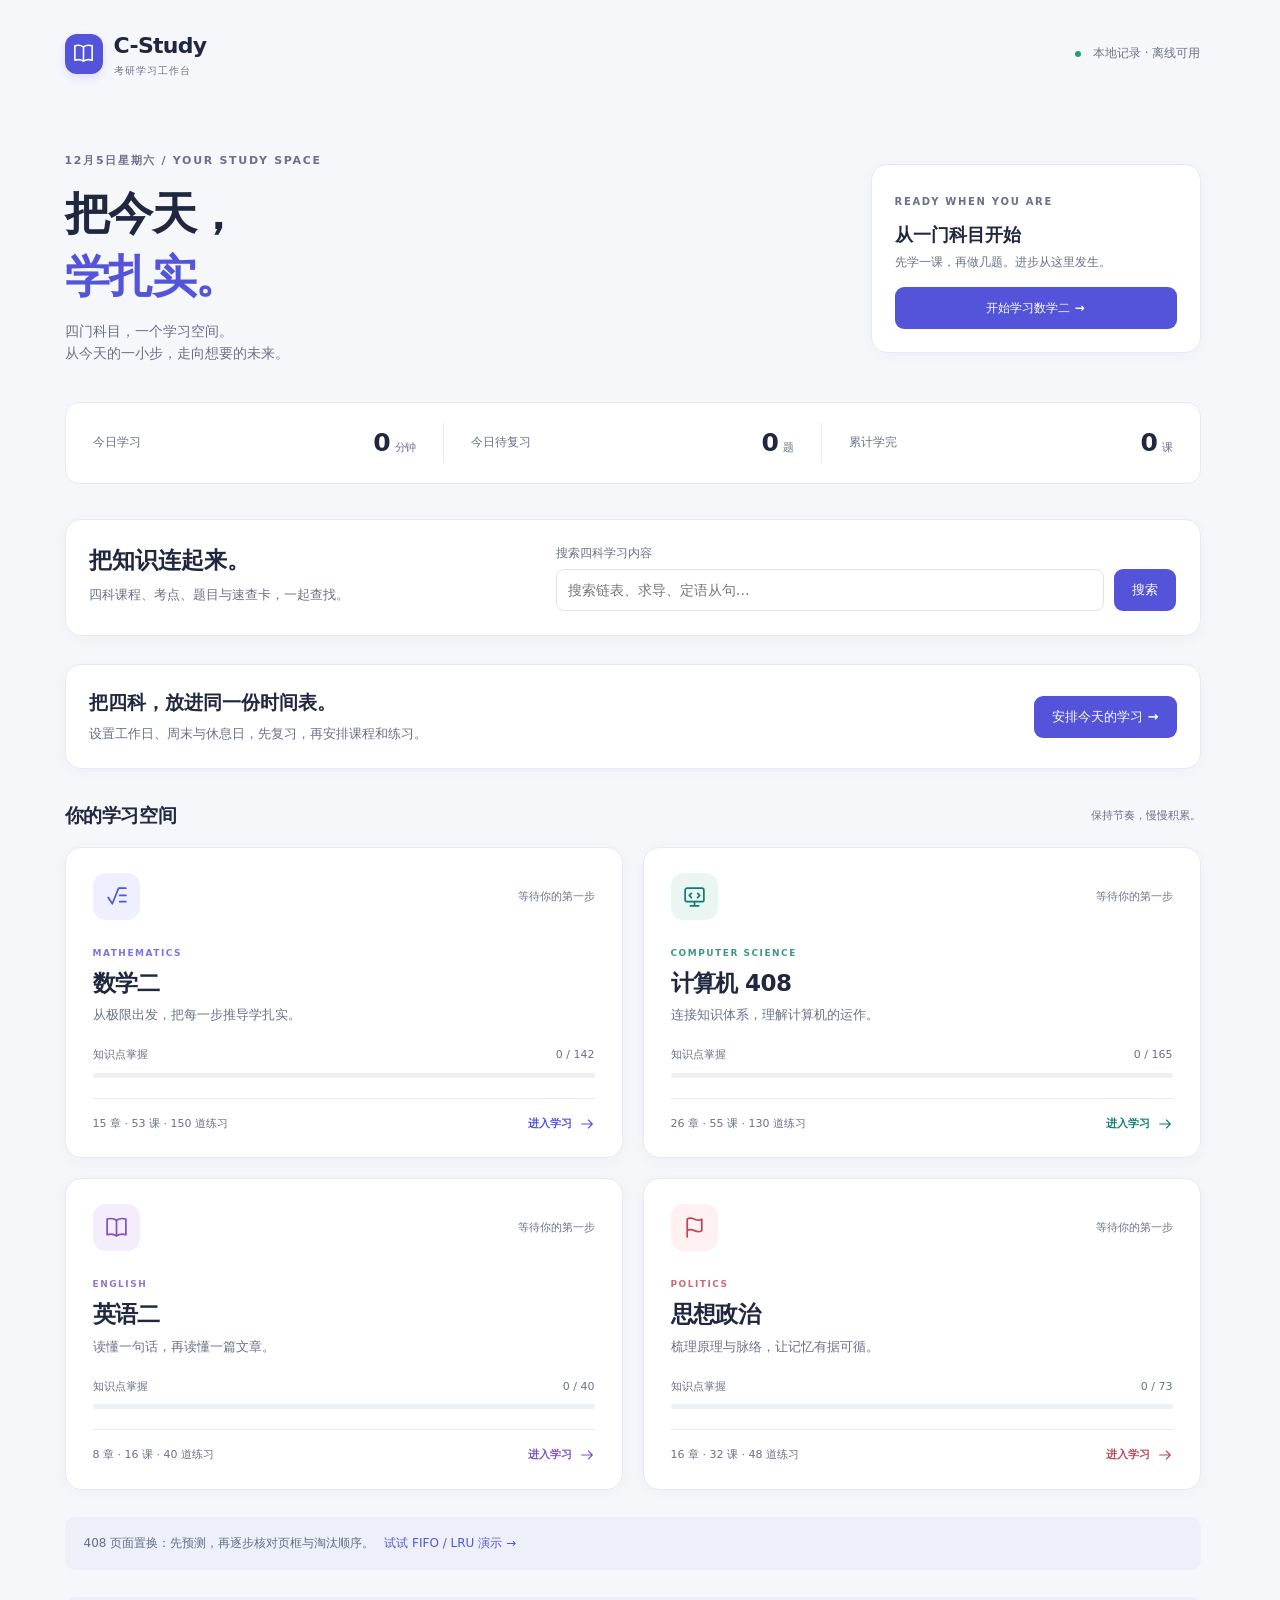
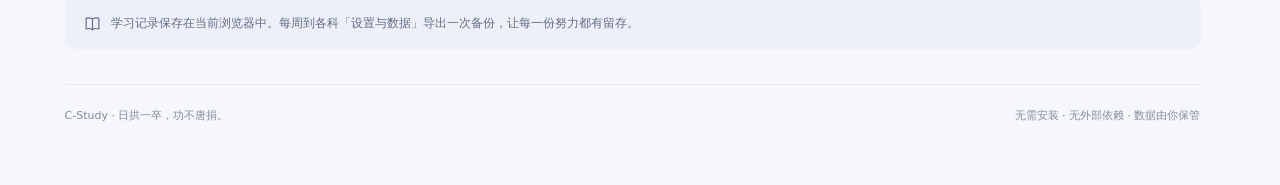
==== commit 05cb971a: "feat(study): 完善四科学习闭环与数据保护 - 提取共享存储保护，增加记录校验、原文保留、导入回滚和多页冲突检测 - 为 420 个考点和 156 节课程建立稳定引用，记录逐次作答与首答统计" ====
--- a/index.html
+++ b/index.html
@@ -31,6 +31,14 @@
       <div><label>今日待复习</label><strong><span id="totalDue">—</span><small>题</small></strong></div>
       <div><label>累计学完</label><strong><span id="totalLessons">—</span><small>课</small></strong></div>
     </section>
+    <section class="card portal-search" aria-labelledby="portalSearchTitle">
+      <div><h2 id="portalSearchTitle">把知识连起来。</h2><p class="muted">四科课程、考点、题目与速查卡，一起查找。</p></div>
+      <form action="search.html" role="search"><label for="portalSearch">搜索四科学习内容</label><div class="search-input-row"><input id="portalSearch" name="q" type="search" maxlength="200" placeholder="搜索链表、求导、定语从句…"><button class="btn" type="submit">搜索</button></div></form>
+    </section>
+    <section class="card portal-budget" aria-labelledby="portalBudgetTitle">
+      <div><h2 id="portalBudgetTitle">把四科，放进同一份时间表。</h2><p class="muted">设置工作日、周末与休息日，先复习，再安排课程和练习。</p></div>
+      <a class="btn" href="plan.html">安排今天的学习 →</a>
+    </section>
     <section aria-labelledby="subjectsTitle">
       <div class="portal-section-title"><h2 id="subjectsTitle">你的学习空间</h2><span>保持节奏，慢慢积累。</span></div>
       <div class="subject-grid" id="subjectGrid">
@@ -40,7 +48,8 @@
         <a class="subject-card" data-subject="politics" href="kaoyan-politics/index.html"><h3>思想政治</h3><p class="subject-description">理解原理 · 梳理脉络 · 巩固记忆</p><span class="muted">16 章 · 32 课 · 48 道练习 →</span></a>
       </div>
     </section>
-    <div class="portal-note" id="portalNote"><span>学习记录保存在当前浏览器中。每周到各科「设置与数据」导出一次备份，让每一份努力都有留存。</span></div>
+    <div class="portal-note"><span>408 页面置换：先预测，再逐步核对页框与淘汰顺序。</span><a href="algorithms.html#replacement">试试 FIFO / LRU 演示 →</a></div>
+    <div class="portal-note" id="portalNote"><span>学习记录保存在当前浏览器中。每周留一份备份，让每一份努力都有留存。</span><a href="backup.html">四科备份与恢复 →</a></div>
     <noscript><p class="storage-warning">浏览器已关闭 JavaScript。请启用 JavaScript 后使用课程、刷题和学习记录功能。</p></noscript>
     <footer class="portal-footer"><span>C-Study · 日拱一卒，功不唐捐。</span><span>无需安装 · 无外部依赖 · 数据由你保管</span></footer>
   </main>
--- a/assets/study.css
+++ b/assets/study.css
@@ -331,4 +331,160 @@
   .modal{padding:12px;align-items:center}.modal-box{padding:25px 19px;max-height:90dvh;border-radius:15px}.modal-box h2{font-size:19px}.review-question{font-size:16px}.modal-close{margin:-11px -7px 0 5px;width:36px;height:36px}.review-actions .btn{flex:1;font-size:12px;padding:10px 8px}.toast{bottom:calc(85px + env(safe-area-inset-bottom));font-size:12px;width:max-content;max-width:calc(100vw - 28px)}
   .portal-header{min-height:80px;padding:22px 21px;flex-wrap:nowrap}.portal-header .app-logo{font-size:21px}.portal-header .app-logo small{font-size:9px}.portal-header .offline-label{font-size:10px}.portal-main{padding:10px 20px 35px;margin:0}.portal-intro{display:block;margin:10px 0 22px}.portal-intro h1{font-size:36px;margin:10px 0 13px}.portal-intro>div>p:last-child{font-size:12px}.portal-intro .eyebrow{font-size:9px}.portal-resume{max-width:none;margin-top:25px;padding:20px}.portal-resume h3{font-size:17px}.portal-summary{padding:15px 0;margin-bottom:27px}.portal-summary>div{flex-direction:column;gap:4px;align-items:flex-start;padding:0 15px}.portal-summary label{font-size:10px}.portal-summary strong{font-size:23px}.portal-summary small{font-size:10px}.portal-section-title h2{font-size:18px}.portal-section-title span{font-size:10px}.subject-grid{grid-template-columns:minmax(0,1fr);gap:15px}.subject-card{padding:22px}.subject-card h3{font-size:22px}.subject-card-top{margin-bottom:15px}.subject-description{font-size:12px}.subject-card-footer{font-size:10px}.portal-note{padding:14px;font-size:11px}.portal-footer{font-size:10px;flex-direction:column;gap:6px;margin-top:25px}
 }
+.related-knowledge,.lesson-points{margin:18px 0;padding:16px;border:1px solid var(--line);border-radius:12px;background:var(--bg)}
+.related-knowledge h4,.lesson-points h4{margin:0 0 12px}.related-knowledge>div+div{margin-top:14px}.related-knowledge .row{margin-top:8px}
+.lesson-points>[data-focus-point]{display:flex;align-items:center;justify-content:space-between;gap:10px;flex-wrap:wrap;padding:10px;border-radius:8px}
+.lesson-points .point-focus{background:var(--accent-soft);outline:2px solid var(--acc)}
+.kp-point{flex:1 1 100%;min-width:0;padding:12px 0;border-bottom:1px solid var(--line)}
+.kp-point:last-child{border-bottom:0}.kp-point>.kp-chip{max-width:100%;white-space:normal;text-align:left}
+.kp-links{display:flex;flex-wrap:wrap;align-items:center;gap:8px;margin-top:8px;padding-left:8px}
+.kp-links>.btn{white-space:normal;text-align:left}.kp-links>.muted{font-size:11px}
+.mistake-links{margin-top:12px}.mistake-links>summary{font-size:12px;cursor:pointer;color:var(--acc)}
+.related-knowledge .btn,.lesson-points .btn{white-space:normal;text-align:left;max-width:100%}
+.storage-warning>.btn{margin:8px}.storage-warning{overflow-wrap:anywhere}
+.workspace-search{display:flex;align-items:center;gap:10px;margin:14px 6px;padding:12px 8px;border-top:1px solid var(--line);font-size:13px}
+.portal-search{display:grid;grid-template-columns:1fr 1.4fr;align-items:center;gap:24px;margin:28px 0}.portal-search h2{margin:0}.portal-search p{margin:6px 0}
+.search-main{max-width:930px;margin:36px auto 70px;padding:0 24px}.search-main>h1{margin:8px 0 12px}
+.search-form{margin:26px 0 18px}.search-input-row{display:flex;gap:10px}.search-input-row input{min-width:0;flex:1}
+.search-filters{display:flex;gap:16px;align-items:end;margin-top:18px}.search-filters>div{flex:1;min-width:0}.search-filters select{width:100%}
+.search-result{margin-bottom:14px}.search-result h2{font-size:18px;line-height:1.65;margin:12px 0}.search-result h2 a{color:var(--ink)}
+.search-meta{display:flex;flex-wrap:wrap;gap:8px;font-size:12px;color:var(--muted);margin:0}.search-meta span:first-child{color:var(--acc);font-weight:600}.search-meta span+span:before{content:'·';margin-right:8px}
+.search-snippet{font-size:14px;line-height:1.9;overflow-wrap:anywhere}.search-result-footer{display:flex;align-items:center;justify-content:space-between;gap:16px;font-size:13px}
+.search-result mark{background:#fff1b6;color:inherit;border-radius:3px;padding:0 1px}.search-more{display:block;margin:22px auto}.search-help{margin-top:28px}
+.search-focus{outline:2px solid var(--acc);outline-offset:5px;background:var(--accent-soft);scroll-margin-top:110px}.search-result,.search-result>*{min-width:0}
+@media(max-width:720px){.portal-search{grid-template-columns:1fr;gap:14px}.search-main{padding:0 18px;margin-top:25px}.search-filters{flex-wrap:wrap;gap:12px}.search-filters>div{flex:1 1 40%}.search-filters>button{width:100%}.search-input-row .btn{padding-left:16px;padding-right:16px}.search-result h2{font-size:16px}}
 @media(prefers-reduced-motion:reduce){*,*::before,*::after{animation:none!important;transition:none!important;scroll-behavior:auto!important}}
+
+/* Explicit attribution and recurrence history across all four subjects. */
+.mistake-reflection { margin: 12px 0; }
+.mistake-reason { margin: 12px 0; padding: 12px; background: var(--bg); border: 1px solid var(--line); border-radius: 12px; }
+.mistake-reason > label { display: block; margin-bottom: 6px; font-size: 12px; font-weight: 600; }
+.reason-controls { display: flex; flex-wrap: wrap; gap: 8px; margin-bottom: 5px; }
+.reason-controls select { flex: 1 1 180px; min-width: 0; max-width: 100%; }
+.reason-controls button { flex: 0 0 auto; }
+.mistake-reason small { display: block; overflow-wrap: anywhere; }
+.reason-confirm { display: flex; align-items: flex-start; gap: 8px; margin-top: 12px; font-size: 12px; }
+.reason-confirm input { width: 16px; height: 16px; flex: 0 0 16px; margin: 2px 0 0; }
+.relapse-history { margin: 12px 0; padding: 10px 12px; border: 1px solid var(--line); border-radius: 10px; }
+.relapse-history summary { cursor: pointer; font-size: 12px; font-weight: 600; color: var(--hot); }
+.relapse-history ol { padding-left: 20px; margin-bottom: 0; }
+.relapse-history li { padding: 6px 0; font-size: 12px; overflow-wrap: anywhere; }
+
+/* The cross-subject planner shares the portal layout and subject learning routes. */
+.portal-budget { display: flex; align-items: center; justify-content: space-between; gap: 20px; margin-bottom: 32px; }
+.portal-budget h2 { margin: 0; font-size: 19px; }
+.portal-budget p { margin: 5px 0 0; font-size: 13px; }
+.portal-budget .btn { flex-shrink: 0; }
+.planner-main { max-width: 1200px; margin: 0 auto; padding: 20px 32px 70px; }
+.planner-main > h1 { margin: 8px 0 12px; font-size: 35px; letter-spacing: -1px; }
+.planner-status { margin: 24px 0; font-size: 13px; color: var(--acc); }
+.planner-layout { display: grid; grid-template-columns: minmax(300px, .85fr) minmax(0, 1.4fr); gap: 26px; align-items: start; }
+.planner-config h2, .planner-result h2 { font-size: 19px; margin: 0 0 20px; }
+.budget-fields { display: grid; grid-template-columns: repeat(2, minmax(0, 1fr)); gap: 12px; }
+.budget-fields input { width: 100%; min-width: 0; }
+.budget-fields label { font-size: 11px; }
+.budget-hint { font-size: 12px; line-height: 1.85; overflow-wrap: anywhere; }
+.budget-days, .budget-weights { border: 0; padding: 0; margin: 22px 0 14px; min-width: 0; }
+.budget-days legend, .budget-weights legend { font-size: 12px; font-weight: 600; margin-bottom: 10px; }
+.budget-days > div { display: flex; flex-wrap: wrap; gap: 9px 12px; }
+.budget-days label { display: flex; align-items: center; gap: 5px; margin: 0; font-size: 12px; }
+.budget-days input { width: 16px; height: 16px; margin: 0; }
+.planner-config textarea { width: 100%; }
+.budget-recovery { margin-top: 22px; border-top: 1px solid var(--line); padding-top: 16px; }
+.budget-recovery summary { font-size: 12px; cursor: pointer; }
+.budget-recovery > label { margin-top: 14px; }
+.budget-recovery input[type=file] { max-width: 100%; font-size: 12px; }
+.planner-result-heading { display: flex; justify-content: space-between; gap: 14px; align-items: center; margin-bottom: 16px; }
+.planner-result-heading h2 { margin: 0; }
+.budget-summary { display: grid; grid-template-columns: repeat(3, minmax(0, 1fr)); padding: 20px 0; background: var(--card); border: 1px solid var(--line); border-radius: 14px; }
+.budget-summary > div { padding: 0 15px; border-right: 1px solid var(--line); }
+.budget-summary > div:last-child { border: 0; }
+.budget-summary span { display: block; color: var(--muted); font-size: 11px; }
+.budget-summary strong { display: block; font-size: 25px; font-variant-numeric: tabular-nums; }
+.budget-summary small { font-size: 10px; font-weight: 400; margin-left: 5px; color: var(--muted); }
+.planner-notices { font-size: 12px; color: var(--muted); }
+.planner-notices p { padding-left: 10px; border-left: 2px solid var(--line); }
+.budget-tasks { list-style: none; padding: 0; margin-top: 22px; }
+.backup-main { max-width: 1180px; margin: 0 auto; padding: 20px 32px 70px; }
+.backup-main > h1 { margin: 8px 0 12px; font-size: 35px; letter-spacing: -1px; }
+.backup-main > .muted { font-size: 14px; }
+.backup-layout { display: grid; grid-template-columns: repeat(2, minmax(0, 1fr)); gap: 24px; align-items: start; }
+.backup-main h2 { margin: 0 0 18px; font-size: 19px; }
+.backup-section-heading { display: flex; align-items: center; justify-content: space-between; gap: 12px; }
+.backup-section-heading h2 { margin: 0; }
+.backup-hint { font-size: 12px; line-height: 1.9; overflow-wrap: anywhere; }
+#backupStatus { color: var(--acc); font-size: 13px; min-height: 22px; margin: 20px 0; }
+.backup-rows { list-style: none; padding: 0; margin: 16px 0; }
+.backup-rows li { padding: 12px 0; border-bottom: 1px solid var(--line); overflow-wrap: anywhere; }
+.backup-rows strong, .backup-selection strong { font-size: 13px; display: block; }
+.backup-rows span, .backup-selection small { font-size: 11px; display: block; color: var(--muted); margin-top: 5px; line-height: 1.8; }
+.backup-completeness { font-size: 12px; color: var(--acc); margin: 20px 0; }
+.backup-main input[type=file] { max-width: 100%; font-size: 12px; }
+.backup-paste { margin: 20px 0; font-size: 12px; }
+.backup-paste summary { cursor: pointer; }
+.backup-paste label { margin-top: 12px; }
+.backup-paste textarea { width: 100%; font-size: 12px; }
+.backup-paste button { margin-top: 8px; }
+.backup-extract { margin-top: 18px; font-size: 12px; }
+.backup-extract summary { cursor: pointer; }
+.backup-selection { min-width: 0; border: 0; padding: 0; margin: 0 0 20px; }
+.backup-selection legend { font-size: 12px; font-weight: 600; margin-bottom: 12px; }
+.backup-selection label { display: flex; align-items: start; gap: 10px; padding: 10px 0; margin: 0; }
+.backup-selection input { flex: 0 0 17px; width: 17px; height: 17px; margin-top: 4px; }
+.backup-selection span { min-width: 0; overflow-wrap: anywhere; }
+.backup-confirm { border-color: var(--acc); }
+.backup-confirm > p, .backup-journal > p, #restoreResultMessage { font-size: 13px; line-height: 1.9; overflow-wrap: anywhere; }
+.backup-main > .card { margin-top: 24px; }
+#journalConfirmation { border-top: 1px solid var(--line); margin-top: 18px; padding-top: 14px; font-size: 13px; line-height: 1.9; }
+.backup-main .row { flex-wrap: wrap; }
+.backup-main .btn { white-space: normal; }
+@media(max-width:720px) { .backup-main { margin: 0; padding: 10px 20px 40px; } .backup-main > h1 { font-size: 28px; } .backup-main > .muted { font-size: 13px; } .backup-layout { grid-template-columns: minmax(0, 1fr); gap: 0; } .backup-main .card { min-width: 0; } .backup-main .btn { font-size: 12px; } }
+.demo-main { max-width: 1180px; margin: 0 auto; padding: 25px 32px 65px; }
+.demo-main > h1 { margin: 10px 0; font-size: 35px; }
+.demo-links { font-size: 12px; margin: 18px 0 25px; gap: 18px; }
+.demo-layout { display: grid; grid-template-columns: minmax(240px, .75fr) minmax(0, 1.5fr); gap: 24px; align-items: start; }
+.demo-main h2 { font-size: 18px; margin: 0 0 16px; }
+.demo-player-heading { display: flex; align-items: start; justify-content: space-between; gap: 10px; }
+.demo-config label { display: block; margin: 15px 0 7px; font-size: 12px; font-weight: 600; }
+.demo-config input, .demo-config select, .demo-config textarea { width: 100%; }
+.demo-config textarea { line-height: 1.8; }
+.demo-config .muted, .demo-player .muted, .demo-footnote, .demo-history .muted { font-size: 12px; }
+.demo-presets { border-top: 1px solid var(--line); margin-top: 24px; padding-top: 10px; }
+.demo-rule { padding: 14px; border-radius: 9px; background: var(--accent-soft); font-size: 13px; }
+#demoStage { border-radius: 10px; }
+.demo-step { font-weight: 650; margin-top: 24px; font-size: 15px; }
+.demo-slots { list-style: none; padding: 0; margin: 16px 0; display: grid; grid-template-columns: repeat(3, minmax(0, 1fr)); gap: 10px; }
+.demo-slots li { border: 1px solid var(--line); border-radius: 10px; padding: 9px; text-align: center; }
+.demo-slots span, .demo-slots small { display: block; font-size: 11px; color: var(--muted); }
+.demo-slots strong { display: block; font-size: 27px; font-variant-numeric: tabular-nums; }
+.demo-slots .demo-slot-active { border-color: var(--acc); background: var(--accent-soft); }
+#demoExplanation { font-size: 14px; min-height: 46px; }
+.demo-counts { font-size: 12px; padding-bottom: 18px; border-bottom: 1px solid var(--line); }
+.demo-prediction { border: 1px solid var(--line); border-radius: 10px; padding: 15px; margin-top: 20px; }
+.demo-prediction > p { margin-top: 0; font-size: 14px; font-weight: 600; }
+.demo-prediction label { display: block; font-size: 12px; margin: 8px 0 6px; }
+.demo-prediction select { width: 100%; }
+.demo-prediction button { margin-top: 14px; }
+.demo-feedback { min-height: 22px; color: var(--acc); font-size: 13px; }
+.demo-controls { margin: 16px 0; }
+.demo-main .btn { white-space: normal; }
+#demoConclusion { font-size: 13px; background: var(--accent-soft); border-radius: 9px; padding: 15px; line-height: 1.9; }
+.demo-table-wrap { max-width: 100%; overflow-x: auto; border: 1px solid var(--line); border-radius: 9px; }
+.demo-history table { width: 100%; min-width: 520px; border-collapse: collapse; font-size: 12px; }
+.demo-history caption { text-align: left; padding: 10px 12px; }
+.demo-history th, .demo-history td { text-align: left; border-top: 1px solid var(--line); padding: 9px 12px; }
+.demo-history thead th { background: var(--bg); font-weight: 600; }
+@media(max-width:720px) { .demo-main { margin: 0; padding: 14px 20px 40px; } .demo-main > h1 { font-size: 28px; } .demo-layout { grid-template-columns: minmax(0, 1fr); gap: 0; } .demo-player { grid-row: 1; } .demo-config { grid-row: 2; } .demo-slots { gap: 7px; } .demo-main .card { padding: 18px; } .demo-controls { gap: 7px; } .demo-controls .btn { font-size: 12px; padding: 8px 11px; } }
+.budget-task { display: flex; gap: 16px; padding: 22px; }
+.task-order { flex: 0 0 29px; height: 29px; display: grid; place-items: center; border-radius: 50%; color: var(--acc); background: var(--accent-soft); font-size: 12px; }
+.budget-task > div { min-width: 0; }
+.budget-task h3 { margin: 5px 0 8px; font-size: 16px; overflow-wrap: anywhere; }
+.budget-task .eyebrow { font-size: 10px; margin: 3px 0 6px; }
+.budget-task .muted { font-size: 12px; margin: 0 0 14px; }
+.budget-week h3 { font-size: 14px; }
+#weekBudget { display: grid; grid-template-columns: repeat(7, minmax(0, 1fr)); gap: 5px; }
+#weekBudget > div { text-align: center; }
+#weekBudget span { display: block; font-size: 10px; color: var(--muted); }
+#weekBudget strong { font-size: 10px; font-weight: 500; }
+@media(max-width:900px) { .planner-layout { grid-template-columns: minmax(260px, .9fr) minmax(0, 1.1fr); gap: 18px; } .budget-summary > div { padding: 0 9px; } .budget-summary strong { font-size: 21px; } #weekBudget { grid-template-columns: repeat(4, minmax(0, 1fr)); row-gap: 12px; } }
+@media(max-width:720px) { .portal-budget { display: block; } .portal-budget .btn { margin-top: 16px; } .planner-main { margin: 0; padding: 10px 20px 40px; } .planner-main > h1 { font-size: 28px; } .planner-main > .muted { font-size: 13px; } .planner-layout { display: flex; flex-direction: column; gap: 10px; } .planner-config, .planner-result { width: 100%; min-width: 0; } .planner-config { order: 2; } .planner-result { order: 1; } .budget-tasks { margin-top: 18px; } .budget-task { gap: 11px; padding: 18px; } .budget-summary span { font-size: 10px; } .budget-task h3 { font-size: 15px; } .planner-main .budget-hint { font-size: 11px; } }
